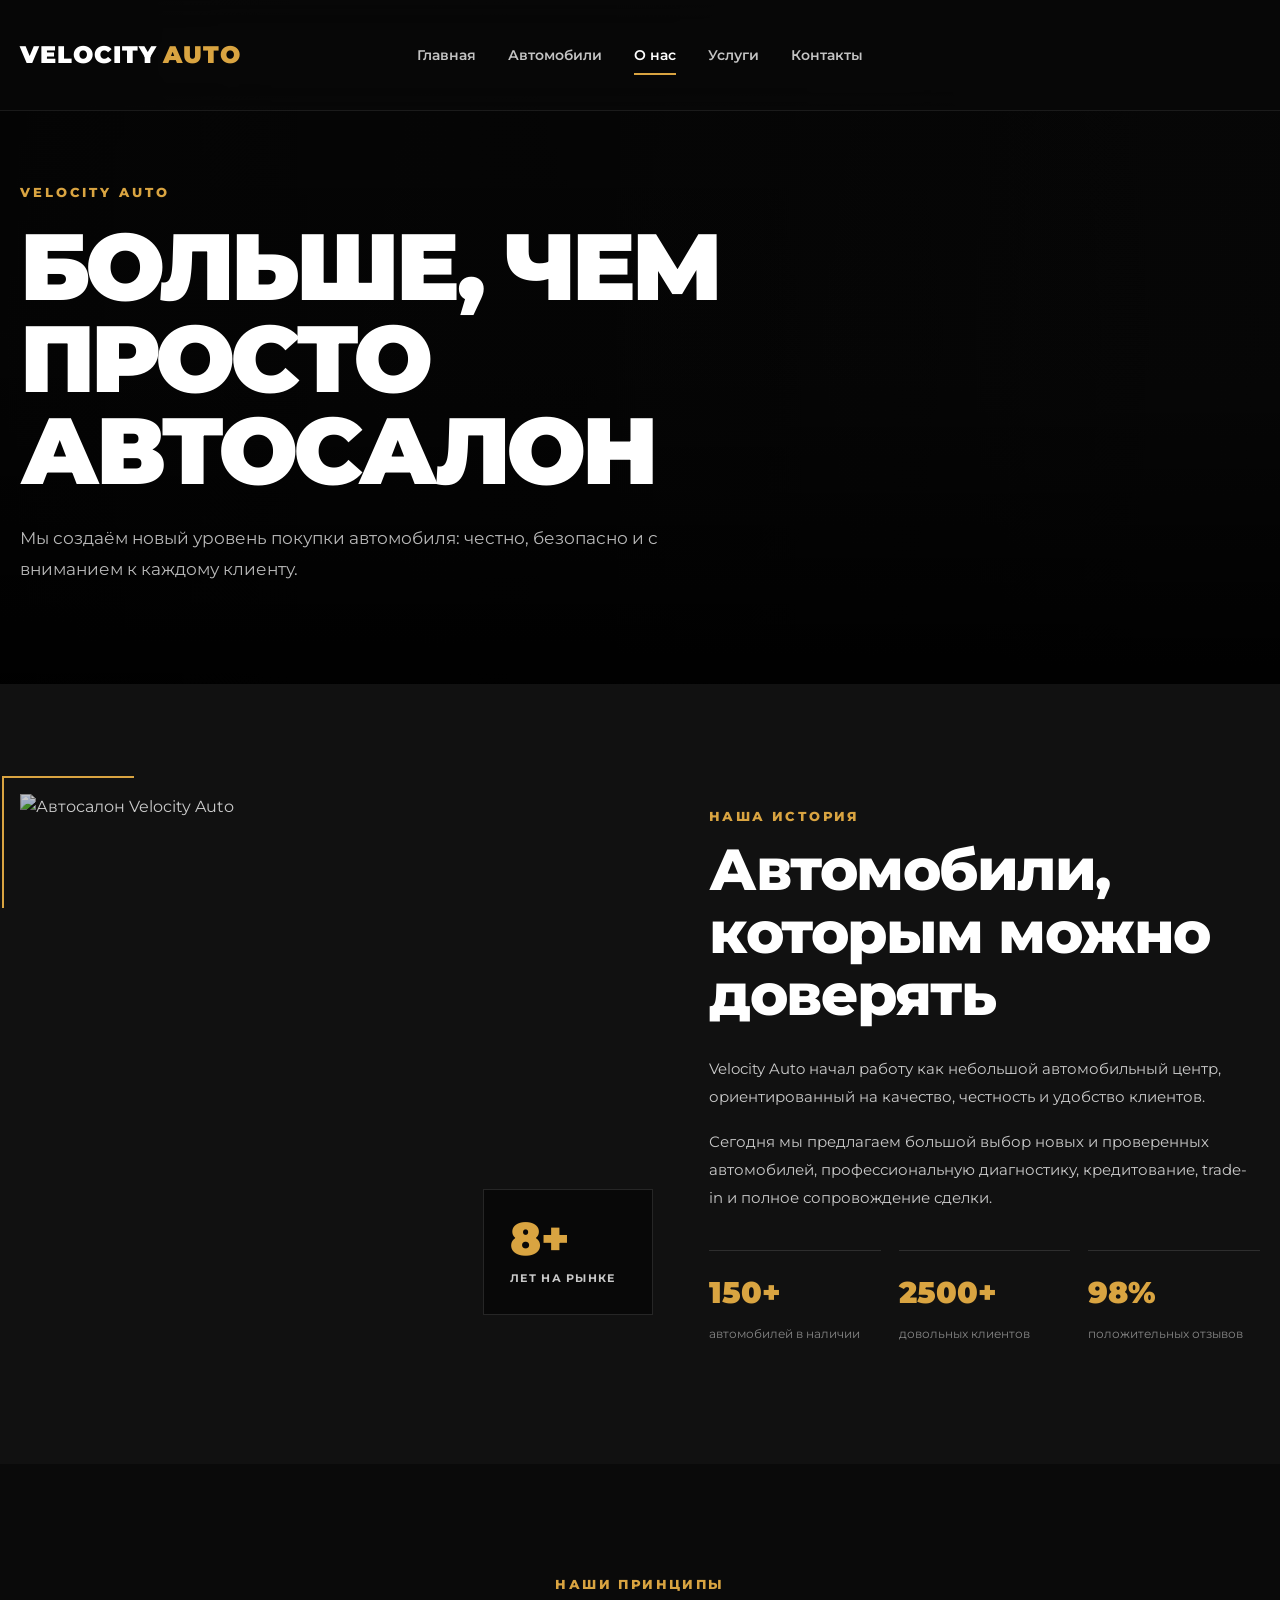
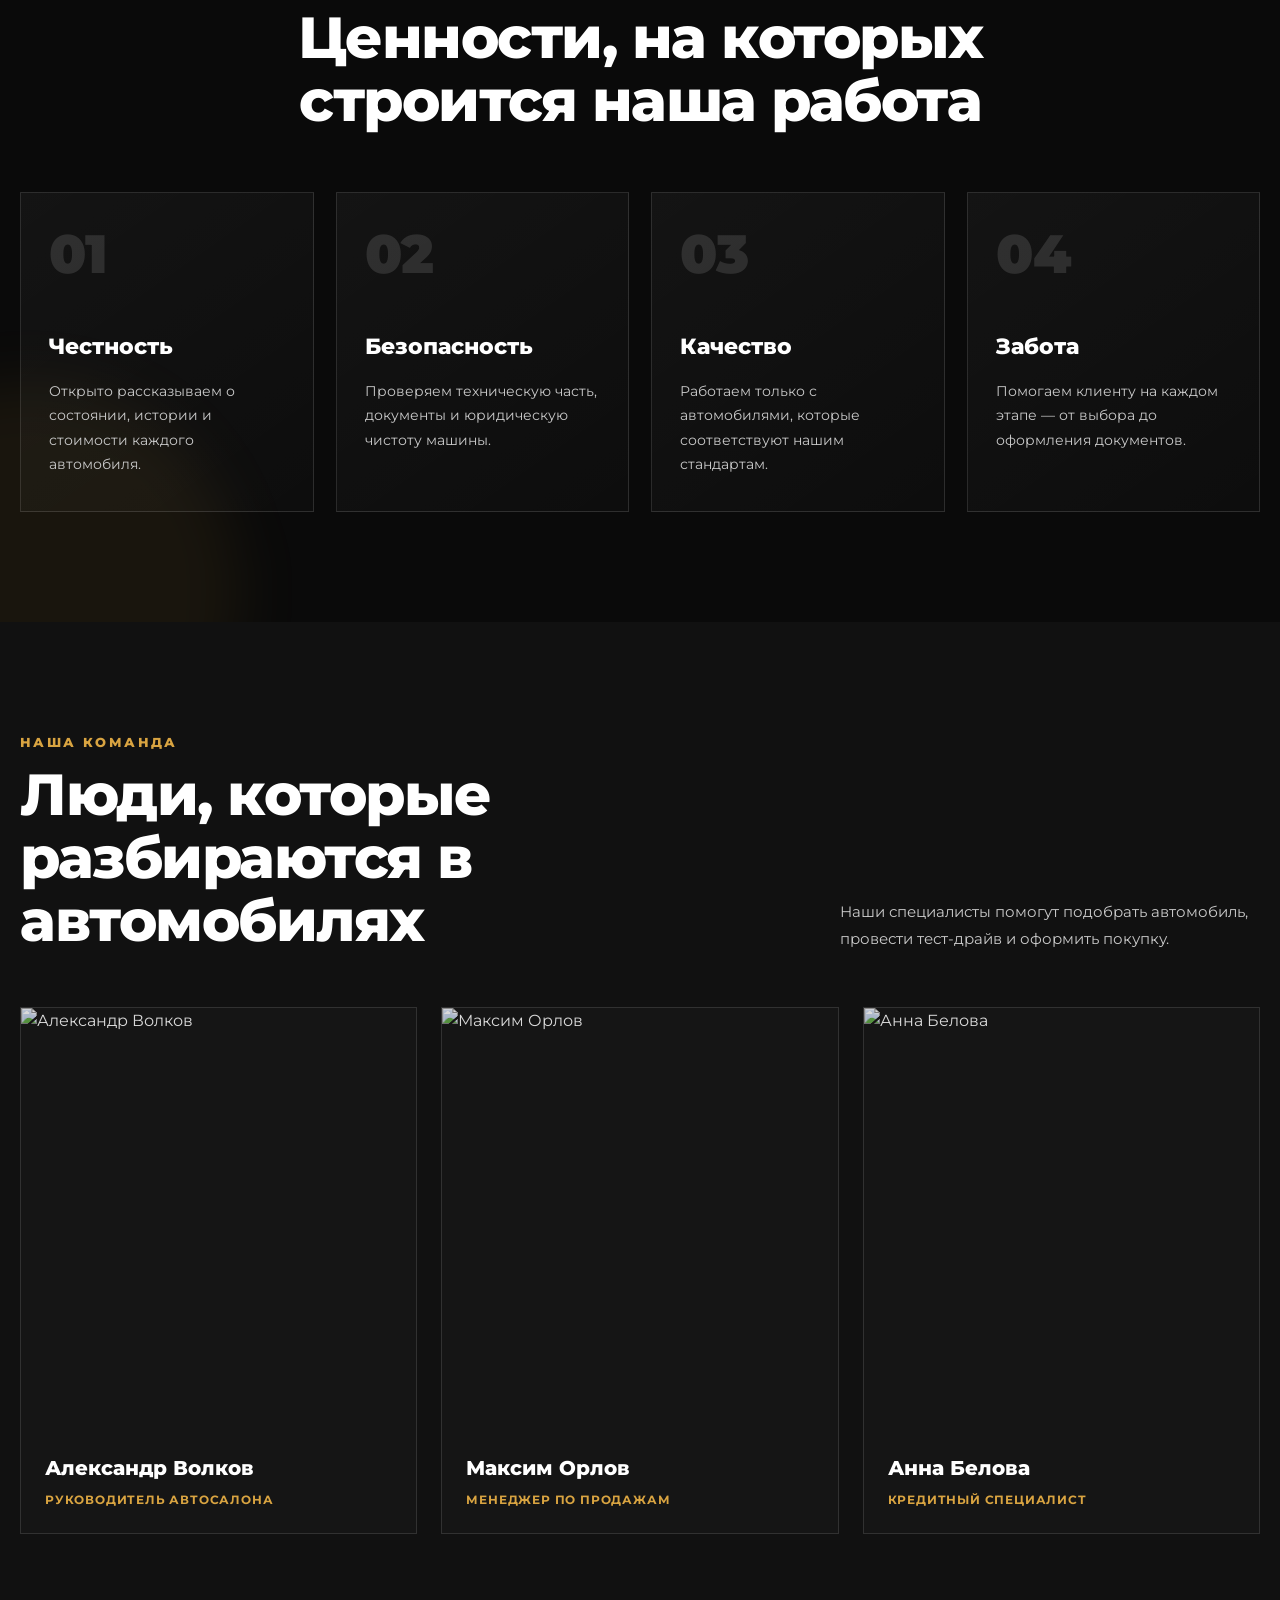
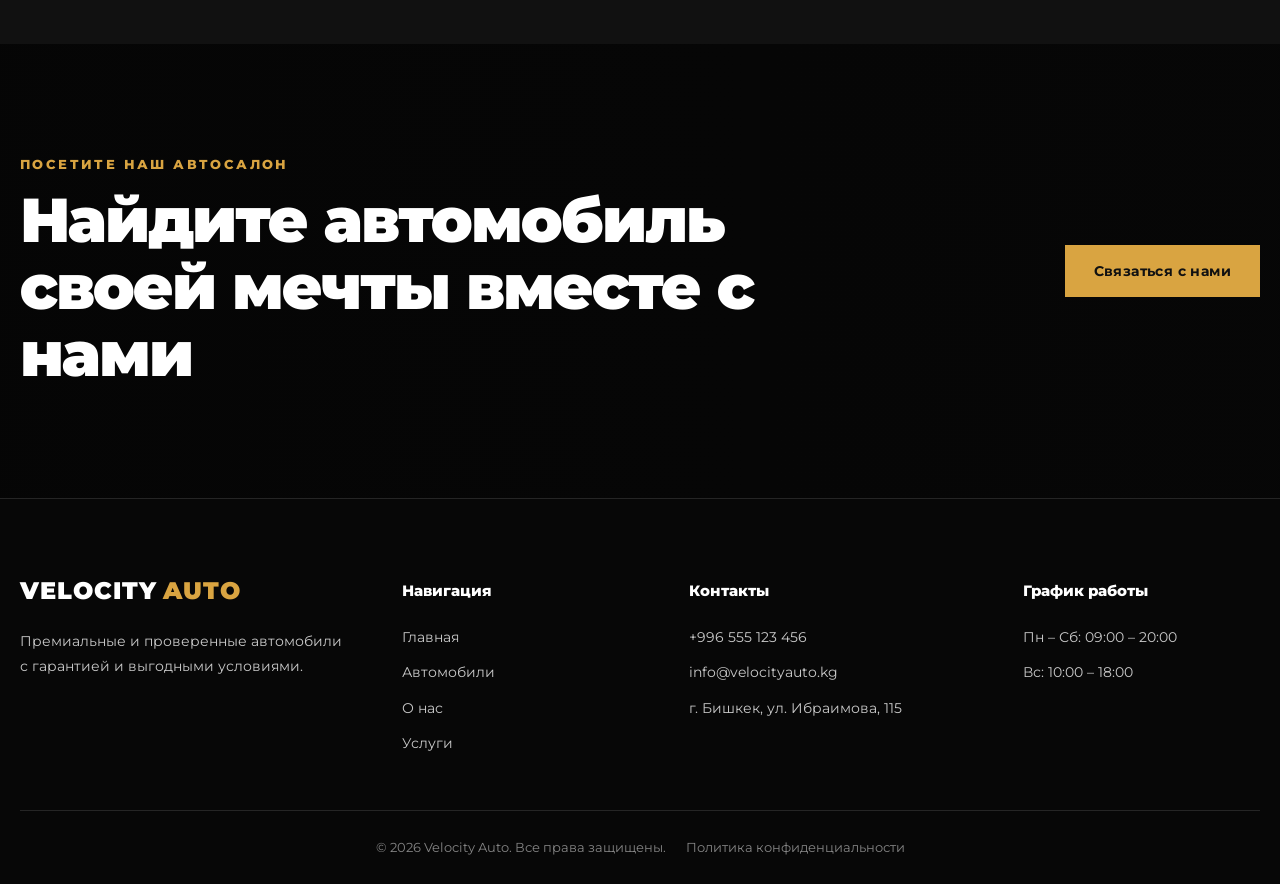
==== pages/about.html @ e7204df1 "Complete Velocity Auto website" ====
<!DOCTYPE html>
<html lang="ru">
<head>
    <meta charset="UTF-8">

    <meta
        name="viewport"
        content="width=device-width, initial-scale=1.0"
    >

    <meta
        name="description"
        content="О компании Velocity Auto — современный автосалон в Бишкеке с проверенными автомобилями, гарантией и профессиональным сервисом."
    >

    <title>О нас — Velocity Auto</title>

    <link rel="stylesheet" href="../css/global.css">
    <link rel="stylesheet" href="../css/header.css">
    <link rel="stylesheet" href="../css/about-page.css">
    <link rel="stylesheet" href="../css/footer.css">
    <link rel="stylesheet" href="../css/responsive.css">
</head>

<body>

    <div class="scroll-progress" id="scrollProgress"></div>
    <!-- HEADER -->
    <header class="header" id="header">
        <div class="container header__container">

            <a href="../index.html" class="logo">
                VELOCITY
                <span>AUTO</span>
            </a>

            <nav class="header__nav" id="navigation">

                <a
                    href="../index.html"
                    class="header__link"
                >
                    Главная
                </a>

                <a
                    href="./cars.html"
                    class="header__link"
                >
                    Автомобили
                </a>

                <a
                    href="./about.html"
                    class="header__link header__link--active"
                >
                    О нас
                </a>

                <a
                    href="./services.html"
                    class="header__link"
                >
                    Услуги
                </a>

                <a
                    href="./contacts.html"
                    class="header__link"
                >
                    Контакты
                </a>

            </nav>

            

            <button
                class="menu-button"
                id="menuButton"
                type="button"
                aria-label="Открыть меню"
            >
                <span></span>
                <span></span>
                <span></span>
            </button>

        </div>
    </header>

    <main>

        <!-- ABOUT HERO -->
        <section class="about-hero">

            <div class="about-hero__background"></div>
            <div class="about-hero__overlay"></div>

            <div class="container about-hero__container">

                <p class="about-hero__subtitle">
                    Velocity Auto
                </p>

                <h1 class="about-hero__title">
                    Больше, чем просто автосалон
                </h1>

                <p class="about-hero__text">
                    Мы создаём новый уровень покупки автомобиля:
                    честно, безопасно и с вниманием к каждому клиенту.
                </p>

            </div>

        </section>

        <!-- COMPANY -->
        <section class="company section">

            <div class="container company__container">

                <div class="company__image">

                    <img
                        src="https://images.unsplash.com/photo-1562141961-0e7b5da3d1a1?auto=format&fit=crop&w=1200&q=85"
                        alt="Автосалон Velocity Auto"
                    >

                    <div class="company__experience">
                        <strong>8+</strong>
                        <span>лет на рынке</span>
                    </div>

                </div>

                <div class="company__content">

                    <p class="section-header__subtitle">
                        Наша история
                    </p>

                    <h2 class="section-header__title">
                        Автомобили, которым можно доверять
                    </h2>

                    <p class="company__text">
                        Velocity Auto начал работу как небольшой
                        автомобильный центр, ориентированный на качество,
                        честность и удобство клиентов.
                    </p>

                    <p class="company__text">
                        Сегодня мы предлагаем большой выбор новых
                        и проверенных автомобилей, профессиональную
                        диагностику, кредитование, trade-in и полное
                        сопровождение сделки.
                    </p>

                    <div class="company__facts">

                        <div class="company__fact">
                            <strong>150+</strong>
                            <span>автомобилей в наличии</span>
                        </div>

                        <div class="company__fact">
                            <strong>2500+</strong>
                            <span>довольных клиентов</span>
                        </div>

                        <div class="company__fact">
                            <strong>98%</strong>
                            <span>положительных отзывов</span>
                        </div>

                    </div>

                </div>

            </div>

        </section>

        <!-- VALUES -->
        <section class="values section">

            <div class="container">

                <div class="section-header section-header--center">

                    <p class="section-header__subtitle">
                        Наши принципы
                    </p>

                    <h2 class="section-header__title">
                        Ценности, на которых строится наша работа
                    </h2>

                </div>

                <div class="values__grid">

                    <article class="value-card">

                        <span class="value-card__number">
                            01
                        </span>

                        <h3 class="value-card__title">
                            Честность
                        </h3>

                        <p class="value-card__text">
                            Открыто рассказываем о состоянии,
                            истории и стоимости каждого автомобиля.
                        </p>

                    </article>

                    <article class="value-card">

                        <span class="value-card__number">
                            02
                        </span>

                        <h3 class="value-card__title">
                            Безопасность
                        </h3>

                        <p class="value-card__text">
                            Проверяем техническую часть,
                            документы и юридическую чистоту машины.
                        </p>

                    </article>

                    <article class="value-card">

                        <span class="value-card__number">
                            03
                        </span>

                        <h3 class="value-card__title">
                            Качество
                        </h3>

                        <p class="value-card__text">
                            Работаем только с автомобилями,
                            которые соответствуют нашим стандартам.
                        </p>

                    </article>

                    <article class="value-card">

                        <span class="value-card__number">
                            04
                        </span>

                        <h3 class="value-card__title">
                            Забота
                        </h3>

                        <p class="value-card__text">
                            Помогаем клиенту на каждом этапе —
                            от выбора до оформления документов.
                        </p>

                    </article>

                </div>

            </div>

        </section>

        <!-- TEAM -->
        <section class="team section">

            <div class="container">

                <div class="section-header">

                    <div>
                        <p class="section-header__subtitle">
                            Наша команда
                        </p>

                        <h2 class="section-header__title">
                            Люди, которые разбираются в автомобилях
                        </h2>
                    </div>

                    <p class="team__description">
                        Наши специалисты помогут подобрать автомобиль,
                        провести тест-драйв и оформить покупку.
                    </p>

                </div>

                <div class="team__grid">

                    <article class="team-card">

                        <div class="team-card__image">
                            <img
                                src="https://images.unsplash.com/photo-1560250097-0b93528c311a?auto=format&fit=crop&w=700&q=85"
                                alt="Александр Волков"
                            >
                        </div>

                        <div class="team-card__content">
                            <h3>Александр Волков</h3>
                            <p>Руководитель автосалона</p>
                        </div>

                    </article>

                    <article class="team-card">

                        <div class="team-card__image">
                            <img
                                src="https://images.unsplash.com/photo-1568602471122-7832951cc4c5?auto=format&fit=crop&w=700&q=85"
                                alt="Максим Орлов"
                            >
                        </div>

                        <div class="team-card__content">
                            <h3>Максим Орлов</h3>
                            <p>Менеджер по продажам</p>
                        </div>

                    </article>

                    <article class="team-card">

                        <div class="team-card__image">
                            <img
                                src="https://images.unsplash.com/photo-1573496359142-b8d87734a5a2?auto=format&fit=crop&w=700&q=85"
                                alt="Анна Белова"
                            >
                        </div>

                        <div class="team-card__content">
                            <h3>Анна Белова</h3>
                            <p>Кредитный специалист</p>
                        </div>

                    </article>

                </div>

            </div>

        </section>

        <!-- CTA -->
        <section class="about-cta section">

            <div class="about-cta__overlay"></div>

            <div class="container about-cta__container">

                <div>
                    <p class="section-header__subtitle">
                        Посетите наш автосалон
                    </p>

                    <h2 class="about-cta__title">
                        Найдите автомобиль своей мечты вместе с нами
                    </h2>
                </div>

                <a
                    href="./contacts.html"
                    class="button button--primary"
                >
                    Связаться с нами
                </a>

            </div>

        </section>

    </main>

    <!-- FOOTER -->
    <footer class="footer">

        <div class="container footer__container">

            <div class="footer__about">

                <a href="../index.html" class="logo">
                    VELOCITY
                    <span>AUTO</span>
                </a>

                <p>
                    Премиальные и проверенные автомобили
                    с гарантией и выгодными условиями.
                </p>

            </div>

            <div class="footer__column">

                <h3>Навигация</h3>

                <a href="../index.html">Главная</a>
                <a href="./cars.html">Автомобили</a>
                <a href="./about.html">О нас</a>
                <a href="./services.html">Услуги</a>

            </div>

            <div class="footer__column">

                <h3>Контакты</h3>

                <a href="tel:+996555123456">
                    +996 555 123 456
                </a>

                <a href="mailto:info@velocityauto.kg">
                    info@velocityauto.kg
                </a>

                <p>
                    г. Бишкек, ул. Ибраимова, 115
                </p>

            </div>

            <div class="footer__column">

                <h3>График работы</h3>

                <p>Пн – Сб: 09:00 – 20:00</p>
                <p>Вс: 10:00 – 18:00</p>

            </div>

        </div>

        <div class="container footer__bottom">

            <p>
                © <span id="currentYear"></span>
                Velocity Auto. Все права защищены.
            </p>

            <a href="#">
                Политика конфиденциальности
            </a>

        </div>

    </footer>

    <script src="../js/main.js"></script>
    <script src="../js/menu.js"></script>

</body>
</html>
---- css/global.css ----
@import url("https://fonts.googleapis.com/css2?family=Montserrat:wght@400;500;600;700;800;900&display=swap");

:root {
    --color-bg: #0a0a0a;
    --color-bg-light: #111111;
    --color-card: #151515;
    --color-border: rgba(255, 255, 255, 0.12);

    --color-white: #ffffff;
    --color-text: #c9c9c9;
    --color-muted: #858585;

    --color-accent: #d9a441;
    --color-accent-dark: #a97922;

    --container-width: 1240px;

    --transition: 0.3s ease;
}

* {
    margin: 0;
    padding: 0;
    box-sizing: border-box;
}

html {
    scroll-behavior: smooth;
}

body {
    font-family: "Montserrat", sans-serif;
    background-color: var(--color-bg);
    color: var(--color-white);
    line-height: 1.6;
    overflow-x: hidden;
}

body.menu-open {
    overflow: hidden;
}

a {
    color: inherit;
    text-decoration: none;
}

ul {
    list-style: none;
}

button,
input,
select,
textarea {
    font: inherit;
}

button {
    border: none;
    cursor: pointer;
}

img {
    display: block;
    width: 100%;
    max-width: 100%;
}

.container {
    width: min(var(--container-width), calc(100% - 40px));
    margin: 0 auto;
}

.section {
    padding: 110px 0;
}

.logo {
    display: inline-flex;
    align-items: center;
    gap: 6px;
    font-size: 24px;
    font-weight: 900;
    letter-spacing: 1px;
    line-height: 1;
}

.logo span {
    color: var(--color-accent);
}

.button {
    min-height: 52px;
    padding: 0 28px;

    display: inline-flex;
    align-items: center;
    justify-content: center;

    border: 1px solid transparent;

    font-size: 14px;
    font-weight: 700;
    letter-spacing: 0.4px;
    text-align: center;

    transition:
        background-color var(--transition),
        color var(--transition),
        border-color var(--transition),
        transform var(--transition);
}

.button:hover {
    transform: translateY(-3px);
}

.button--primary {
    background-color: var(--color-accent);
    color: #111111;
}

.button--primary:hover {
    background-color: var(--color-white);
}

.button--outline {
    background-color: transparent;
    color: var(--color-white);
    border-color: rgba(255, 255, 255, 0.45);
}

.button--outline:hover {
    background-color: var(--color-white);
    color: #111111;
    border-color: var(--color-white);
}

.section-header {
    margin-bottom: 55px;

    display: flex;
    align-items: flex-end;
    justify-content: space-between;
    gap: 30px;
}

.section-header--center {
    max-width: 760px;
    margin: 0 auto 60px;
    text-align: center;

    display: block;
}

.section-header__subtitle {
    margin-bottom: 12px;

    color: var(--color-accent);

    font-size: 13px;
    font-weight: 800;
    letter-spacing: 2.4px;
    text-transform: uppercase;
}

.section-header__title {
    max-width: 720px;

    font-size: clamp(32px, 5vw, 58px);
    font-weight: 800;
    line-height: 1.08;
    letter-spacing: -1.5px;
}

.section-header--center .section-header__title {
    margin: 0 auto;
}

.section-header__description {
    max-width: 650px;
    margin: 22px auto 0;

    color: var(--color-text);
    font-size: 16px;
}

.section-header__link {
    flex-shrink: 0;

    display: inline-flex;
    align-items: center;
    gap: 12px;

    color: var(--color-white);

    font-size: 14px;
    font-weight: 700;

    transition: color var(--transition);
}

.section-header__link span {
    color: var(--color-accent);
    font-size: 22px;

    transition: transform var(--transition);
}

.section-header__link:hover {
    color: var(--color-accent);
}

.section-header__link:hover span {
    transform: translateX(5px);
}

.form-group {
    display: flex;
    flex-direction: column;
    gap: 10px;
}

.form-group label {
    color: var(--color-white);
    font-size: 13px;
    font-weight: 700;
}

.form-group input,
.form-group select,
.form-group textarea {
    width: 100%;
    min-height: 52px;
    padding: 0 16px;

    border: 1px solid var(--color-border);
    outline: none;

    background-color: rgba(255, 255, 255, 0.05);
    color: var(--color-white);

    transition:
        border-color var(--transition),
        background-color var(--transition);
}

.form-group textarea {
    min-height: 140px;
    padding-top: 15px;
    resize: vertical;
}

.form-group input::placeholder,
.form-group textarea::placeholder {
    color: #7a7a7a;
}

.form-group input:focus,
.form-group select:focus,
.form-group textarea:focus {
    border-color: var(--color-accent);
    background-color: rgba(255, 255, 255, 0.08);
}

.form-group select option {
    background-color: #111111;
    color: var(--color-white);
}

.form-message {
    min-height: 24px;
    margin-top: 8px;

    font-size: 14px;
    font-weight: 600;
}

.form-message--success {
    color: #4fd17b;
}

.form-message--error {
    color: #ff6868;
}

.footer {
    padding-top: 75px;
    border-top: 1px solid var(--color-border);
    background-color: #070707;
}

.footer__container {
    padding-bottom: 55px;

    display: grid;
    grid-template-columns: 1.5fr 1fr 1.2fr 1fr;
    gap: 50px;
}

.footer__about p {
    max-width: 330px;
    margin-top: 22px;

    color: var(--color-text);
    font-size: 14px;
}

.footer__column {
    display: flex;
    flex-direction: column;
    align-items: flex-start;
    gap: 13px;
}

.footer__column h3 {
    margin-bottom: 8px;

    font-size: 15px;
    font-weight: 800;
}

.footer__column a,
.footer__column p {
    color: var(--color-text);
    font-size: 14px;

    transition: color var(--transition);
}

.footer__column a:hover {
    color: var(--color-accent);
}

.footer__bottom {
    min-height: 74px;
    border-top: 1px solid var(--color-border);

    display: flex;
    align-items: center;
    justify-content: space-between;
    gap: 20px;

    color: var(--color-muted);
    font-size: 13px;
}

.footer__bottom a {
    transition: color var(--transition);
}

.footer__bottom a:hover {
    color: var(--color-accent);
}

::selection {
    background-color: var(--color-accent);
    color: #111111;
}

::-webkit-scrollbar {
    width: 9px;
}

::-webkit-scrollbar-track {
    background-color: #080808;
}

::-webkit-scrollbar-thumb {
    background-color: #373737;
}

::-webkit-scrollbar-thumb:hover {
    background-color: var(--color-accent);
}

/* =========================================
   SCROLL REVEAL ANIMATION
========================================= */

.reveal {
    opacity: 0;
    transform: translateY(45px);

    transition:
        opacity 0.8s ease,
        transform 0.8s ease;
}

.reveal--visible {
    opacity: 1;
    transform: translateY(0);
}

.scroll-progress {
    position: fixed;
    top: 0;
    left: 0;
    z-index: 100000;

    width: 0;
    height: 3px;

    background: linear-gradient(
        90deg,
        #8f651d,
        var(--color-accent),
        #f4d17f
    );

    box-shadow: 0 0 16px rgba(217, 164, 65, 0.65);

    pointer-events: none;
}

/* ================= REVEAL ================= */

.reveal {
    opacity: 0;
    transform: translateY(80px);

    transition:
        opacity 0.9s ease,
        transform 0.9s ease;
}

.reveal.active {
    opacity: 1;
    transform: translateY(0);
}

.reveal {
    opacity: 1 !important;
    visibility: visible !important;
    transform: none !important;
}
---- css/header.css ----
.header {
    position: fixed;
    top: 0;
    left: 0;
    z-index: 1000;

    width: 100%;

    border-bottom: 1px solid rgba(255, 255, 255, 0.08);

    background-color: rgba(8, 8, 8, 0.78);
    -webkit-backdrop-filter: blur(18px);
    backdrop-filter: blur(18px);

    transition:
        background-color var(--transition),
        box-shadow var(--transition);
}

.header--scrolled {
    background-color: rgba(8, 8, 8, 0.96);
    box-shadow: 0 10px 35px rgba(0, 0, 0, 0.35);
}

.header__container {
    min-height: 110px;

    display: grid;
    grid-template-columns: 1fr auto 1fr;
    align-items: center;
}

.logo {
    justify-self: start;
}

.header__nav {
    justify-self: center;
}

.header__button,
.menu-button {
    justify-self: end;
}

.header__nav {
    display: flex;
    align-items: center;
    gap: 32px;
}

.header__link {
    position: relative;

    padding: 30px 0;

    color: rgba(255, 255, 255, 0.76);

    font-size: 14px;
    font-weight: 600;

    transition: color var(--transition);
}

.header__link::after {
    content: "";

    position: absolute;
    left: 0;
    bottom: 21px;

    width: 0;
    height: 2px;

    background-color: var(--color-accent);

    transition: width var(--transition);
}

.header__link:hover,
.header__link--active {
    color: var(--color-white);
}

.header__link:hover::after,
.header__link--active::after {
    width: 100%;
}

.header__button {
    min-height: 44px;
    padding: 0 22px;

    display: inline-flex;
    align-items: center;
    justify-content: center;

    border: 1px solid var(--color-accent);

    color: var(--color-accent);

    font-size: 13px;
    font-weight: 800;
    letter-spacing: 0.5px;

    transition:
        background-color var(--transition),
        color var(--transition),
        transform var(--transition);
}

.header__button:hover {
    background-color: var(--color-accent);
    color: #111111;
    transform: translateY(-2px);
}

.menu-button {
    display: none;

    width: 44px;
    height: 44px;

    background-color: transparent;

    align-items: center;
    justify-content: center;
    flex-direction: column;
    gap: 6px;
}

.menu-button span {
    width: 26px;
    height: 2px;

    background-color: var(--color-white);

    transition:
        transform var(--transition),
        opacity var(--transition);
}

.menu-button--active span:nth-child(1) {
    transform: translateY(8px) rotate(45deg);
}

.menu-button--active span:nth-child(2) {
    opacity: 0;
}

.menu-button--active span:nth-child(3) {
    transform: translateY(-8px) rotate(-45deg);
}
---- css/about-page.css ----
.about-hero {
    position: relative;
    min-height: 620px;
    padding-top: 82px;
    overflow: hidden;

    display: flex;
    align-items: center;

    background-color: #080808;
}

.about-hero__background {
    position: absolute;
    inset: 0;

    background:
        linear-gradient(
            90deg,
            rgba(4, 4, 4, 0.95) 0%,
            rgba(4, 4, 4, 0.68) 50%,
            rgba(4, 4, 4, 0.2) 100%
        ),
        url("https://images.unsplash.com/photo-1562141961-0e7b5da3d1a1?auto=format&fit=crop&w=2000&q=88")
        center / cover no-repeat;

    transform: scale(1.04);
}

.about-hero__overlay {
    position: absolute;
    inset: 0;

    background:
        linear-gradient(
            180deg,
            rgba(0, 0, 0, 0.08) 0%,
            rgba(0, 0, 0, 0.12) 55%,
            rgba(0, 0, 0, 0.9) 100%
        );
}

.about-hero__container {
    position: relative;
    z-index: 2;

    padding-top: 100px;
    padding-bottom: 100px;
}

.about-hero__subtitle {
    margin-bottom: 18px;

    color: var(--color-accent);

    font-size: 13px;
    font-weight: 800;
    letter-spacing: 3px;
    text-transform: uppercase;
}

.about-hero__title {
    max-width: 900px;
    margin-bottom: 26px;

    font-size: clamp(52px, 8vw, 94px);
    font-weight: 900;
    line-height: 0.98;
    letter-spacing: -4px;
    text-transform: uppercase;
}

.about-hero__text {
    max-width: 650px;

    color: rgba(255, 255, 255, 0.72);

    font-size: 17px;
    line-height: 1.8;
}

.company {
    background-color: var(--color-bg-light);
}

.company__container {
    display: grid;
    grid-template-columns: 1.05fr 0.95fr;
    align-items: center;
    gap: 80px;
}

.company__image {
    position: relative;
}

.company__image img {
    width: 100%;
    height: 560px;
    object-fit: cover;

    filter: brightness(0.78) contrast(1.05);
}

.company__image::before {
    content: "";

    position: absolute;
    top: -18px;
    left: -18px;
    z-index: 2;

    width: 130px;
    height: 130px;

    border-top: 2px solid var(--color-accent);
    border-left: 2px solid var(--color-accent);
}

.company__experience {
    position: absolute;
    right: -24px;
    bottom: 40px;
    z-index: 3;

    min-width: 170px;
    padding: 26px;

    border: 1px solid var(--color-border);

    background-color: rgba(8, 8, 8, 0.9);

    -webkit-backdrop-filter: blur(16px);
    backdrop-filter: blur(16px);
}

.company__experience strong {
    display: block;

    color: var(--color-accent);

    font-size: 46px;
    font-weight: 900;
    line-height: 1;
}

.company__experience span {
    display: block;
    margin-top: 8px;

    color: var(--color-text);

    font-size: 11px;
    font-weight: 700;
    letter-spacing: 1.3px;
    text-transform: uppercase;
}

.company__content {
    max-width: 580px;
}

.company__content .section-header__title {
    margin-bottom: 28px;
}

.company__text {
    margin-bottom: 18px;

    color: var(--color-text);

    font-size: 15px;
    line-height: 1.85;
}

.company__facts {
    margin-top: 38px;

    display: grid;
    grid-template-columns: repeat(3, 1fr);
    gap: 18px;
}

.company__fact {
    padding-top: 18px;

    border-top: 1px solid var(--color-border);

    display: flex;
    flex-direction: column;
    gap: 8px;
}

.company__fact strong {
    color: var(--color-accent);

    font-size: 30px;
    font-weight: 900;
}

.company__fact span {
    color: var(--color-muted);

    font-size: 12px;
    line-height: 1.5;
}

.values {
    position: relative;
    overflow: hidden;

    background-color: #0a0a0a;
}

.values::before {
    content: "";

    position: absolute;
    left: -180px;
    bottom: -180px;

    width: 420px;
    height: 420px;

    border-radius: 50%;

    background-color: rgba(217, 164, 65, 0.07);
    filter: blur(30px);
}

.values__grid {
    position: relative;
    z-index: 2;

    display: grid;
    grid-template-columns: repeat(4, 1fr);
    gap: 22px;
}

.value-card {
    position: relative;
    min-height: 280px;
    padding: 34px 28px;
    overflow: hidden;

    border: 1px solid var(--color-border);

    background:
        linear-gradient(
            145deg,
            rgba(255, 255, 255, 0.04),
            rgba(255, 255, 255, 0.01)
        );

    transition:
        transform var(--transition),
        border-color var(--transition),
        background-color var(--transition);
}

.value-card:hover {
    transform: translateY(-8px);
    border-color: rgba(217, 164, 65, 0.55);
    background-color: rgba(217, 164, 65, 0.04);
}

.value-card__number {
    display: block;
    margin-bottom: 48px;

    color: rgba(255, 255, 255, 0.12);

    font-size: 54px;
    font-weight: 900;
    line-height: 1;
}

.value-card__title {
    margin-bottom: 14px;

    font-size: 22px;
    font-weight: 800;
}

.value-card__text {
    color: var(--color-text);

    font-size: 14px;
    line-height: 1.75;
}

.team {
    background-color: var(--color-bg-light);
}

.team__description {
    max-width: 420px;

    color: var(--color-text);

    font-size: 15px;
    line-height: 1.8;
}

.team__grid {
    display: grid;
    grid-template-columns: repeat(3, 1fr);
    gap: 24px;
}

.team-card {
    overflow: hidden;

    border: 1px solid var(--color-border);

    background-color: var(--color-card);

    transition:
        transform var(--transition),
        border-color var(--transition);
}

.team-card:hover {
    transform: translateY(-8px);
    border-color: rgba(217, 164, 65, 0.5);
}

.team-card__image {
    height: 420px;
    overflow: hidden;
}

.team-card__image img {
    width: 100%;
    height: 100%;
    object-fit: cover;
    object-position: center top;

    filter: grayscale(18%) brightness(0.85);

    transition:
        transform 0.6s ease,
        filter var(--transition);
}

.team-card:hover .team-card__image img {
    transform: scale(1.06);
    filter: grayscale(0) brightness(0.95);
}

.team-card__content {
    padding: 24px;
}

.team-card__content h3 {
    margin-bottom: 6px;

    font-size: 20px;
    font-weight: 800;
}

.team-card__content p {
    color: var(--color-accent);

    font-size: 12px;
    font-weight: 700;
    letter-spacing: 0.8px;
    text-transform: uppercase;
}

.about-cta {
    position: relative;
    overflow: hidden;

    background:
        url("https://images.unsplash.com/photo-1492144534655-ae79c964c9d7?auto=format&fit=crop&w=2000&q=85")
        center / cover no-repeat;
}

.about-cta__overlay {
    position: absolute;
    inset: 0;

    background:
        linear-gradient(
            90deg,
            rgba(5, 5, 5, 0.94),
            rgba(5, 5, 5, 0.7)
        );
}

.about-cta__container {
    position: relative;
    z-index: 2;

    display: flex;
    align-items: center;
    justify-content: space-between;
    gap: 50px;
}

.about-cta__title {
    max-width: 760px;

    font-size: clamp(36px, 5vw, 62px);
    font-weight: 900;
    line-height: 1.08;
    letter-spacing: -2px;
}

@media (max-width: 1000px) {
    .company__container {
        grid-template-columns: 1fr;
    }

    .company__content {
        max-width: 100%;
    }

    .values__grid {
        grid-template-columns: repeat(2, 1fr);
    }

    .team__grid {
        grid-template-columns: repeat(2, 1fr);
    }

    .about-cta__container {
        align-items: flex-start;
        flex-direction: column;
    }
}

@media (max-width: 700px) {
    .about-hero {
        min-height: 520px;
        padding-top: 72px;
    }

    .about-hero__title {
        font-size: 46px;
        letter-spacing: -2px;
    }

    .about-hero__text {
        font-size: 15px;
    }

    .company__image img {
        height: 400px;
    }

    .company__experience {
        right: 14px;
        bottom: 20px;
    }

    .company__facts {
        grid-template-columns: 1fr;
    }

    .values__grid {
        grid-template-columns: 1fr;
    }

    .team__grid {
        grid-template-columns: 1fr;
    }

    .team-card__image {
        height: 380px;
    }

    .about-cta__title {
        font-size: 38px;
    }
}
---- css/footer.css ----
.footer {
    padding-top: 80px;
    background-color: #070707;
    border-top: 1px solid var(--color-border);
}

.footer__container {
    padding-bottom: 55px;

    display: grid;
    grid-template-columns: 1.4fr 1fr 1.2fr 1fr;
    gap: 50px;
}

.footer__about p {
    max-width: 330px;
    margin-top: 22px;

    color: var(--color-text);
    font-size: 14px;
    line-height: 1.8;
}

.footer__column {
    display: flex;
    flex-direction: column;
    align-items: flex-start;
    gap: 13px;
}

.footer__column h3 {
    margin-bottom: 10px;

    color: var(--color-white);

    font-size: 15px;
    font-weight: 800;
}

.footer__column a,
.footer__column p {
    color: var(--color-text);

    font-size: 14px;
    line-height: 1.6;

    transition: color var(--transition);
}

.footer__column a:hover {
    color: var(--color-accent);
}

.footer__bottom {
    min-height: 74px;

    border-top: 1px solid var(--color-border);

    display: flex;
    align-items: center;
    justify-content: center;
    gap: 20px;

    color: var(--color-muted);

    font-size: 13px;
}

.footer__bottom a {
    transition: color var(--transition);
}

.footer__bottom a:hover {
    color: var(--color-accent);
}

[hidden] {
    display: none !important;
}
---- css/responsive.css ----
/* =========================================
   LARGE TABLETS
========================================= */

@media (max-width: 1100px) {
    .header__nav {
        gap: 20px;
    }

    .hero__container {
        grid-template-columns: 1fr 340px;
        gap: 40px;
    }

    .hero__title {
        font-size: 68px;
    }

    .advantages__grid {
        grid-template-columns: repeat(2, 1fr);
    }

    .about-preview__container {
        gap: 50px;
    }

    .test-drive__container {
        grid-template-columns: 1fr 430px;
        gap: 45px;
    }

    .footer__container {
        grid-template-columns: repeat(2, 1fr);
    }
}


/* =========================================
   TABLETS
========================================= */

@media (max-width: 900px) {
    .section {
        padding: 85px 0;
    }

    .header__container {
        min-height: 72px;
    }

    .header__nav {
        position: fixed;
        top: 72px;
        right: -100%;

        width: min(360px, 100%);
        height: calc(100vh - 72px);
        padding: 40px 30px;

        background-color: rgba(8, 8, 8, 0.98);

        -webkit-backdrop-filter: blur(20px);
        backdrop-filter: blur(20px);

        display: flex;
        flex-direction: column;
        align-items: flex-start;
        gap: 0;

        transition: right 0.4s ease;
    }

    .header__nav--active {
        right: 0;
    }

    .header__link {
        width: 100%;
        padding: 18px 0;

        border-bottom: 1px solid rgba(255, 255, 255, 0.08);

        font-size: 16px;
    }

    .header__link::after {
        display: none;
    }

    .header__button {
        display: none;
    }

    .menu-button {
        display: flex;
    }

    .hero {
        min-height: auto;
        padding-top: 72px;
    }

    .hero__container {
        min-height: auto;
        padding-top: 110px;
        padding-bottom: 120px;

        grid-template-columns: 1fr;
        gap: 50px;
    }

    .hero__content {
        max-width: 700px;
    }

    .hero__title {
        font-size: clamp(52px, 10vw, 78px);
    }

    .hero-car {
        max-width: 500px;
        align-self: auto;
    }

    .popular__grid {
        grid-template-columns: repeat(3, minmax(300px, 1fr));
        overflow-x: auto;
        scroll-snap-type: x mandatory;
        scrollbar-width: none;
    }

    .popular__grid::-webkit-scrollbar {
        display: none;
    }

    .car-card {
        scroll-snap-align: start;
    }

    .slider-button--prev {
        left: 10px;
    }

    .slider-button--next {
        right: 10px;
    }

    .about-preview__container {
        grid-template-columns: 1fr;
    }

    .about-preview__image {
        min-height: auto;
    }

    .about-preview__image img {
        height: 480px;
    }

    .about-preview__content {
        max-width: 100%;
    }

    .test-drive__container {
        grid-template-columns: 1fr;
    }

    .test-drive__content {
        max-width: 700px;
    }

    .test-drive__form {
        max-width: 650px;
    }
}


/* =========================================
   MOBILE
========================================= */

@media (max-width: 700px) {
    .container {
        width: min(100% - 30px, var(--container-width));
    }

    .section {
        padding: 70px 0;
    }

    .logo {
        font-size: 20px;
    }

    .hero__container {
        padding-top: 80px;
        padding-bottom: 100px;
    }

    .hero__title {
        margin-bottom: 20px;

        font-size: clamp(42px, 13vw, 62px);
        letter-spacing: -2px;
    }

    .hero__description {
        font-size: 15px;
    }

    .hero__actions {
        flex-direction: column;
        align-items: stretch;
    }

    .hero__actions .button {
        width: 100%;
    }

    .hero__stats {
        display: grid;
        grid-template-columns: repeat(2, 1fr);
        gap: 24px;
    }

    .hero__stat {
        min-width: 0;
        margin: 0;
        padding: 0;
        border-right: none;
    }

    .hero__stat:last-child {
        grid-column: 1 / -1;
    }

    .hero-car {
        padding: 24px;
    }

    .hero-car__specifications {
        grid-template-columns: 1fr;
    }

    .hero-car__specification {
        padding: 0 0 12px;
        border-right: none;
        border-bottom: 1px solid rgba(255, 255, 255, 0.12);
    }

    .hero-car__specification:last-child {
        border-bottom: none;
    }

    .hero__scroll {
        display: none;
    }

    .section-header {
        margin-bottom: 38px;

        align-items: flex-start;
        flex-direction: column;
    }

    .section-header__title {
        font-size: 36px;
    }

    .popular__grid {
        grid-template-columns: repeat(3, minmax(280px, 85vw));
        gap: 16px;
    }

    .slider-button {
        width: 44px;
        height: 44px;
    }

    .car-card__image {
        height: 230px;
    }

    .advantages__grid {
        grid-template-columns: 1fr;
    }

    .advantage-card {
        min-height: auto;
    }

    .about-preview__image img {
        height: 380px;
    }

    .about-preview__experience {
        right: 15px;
        bottom: 20px;
    }

    .test-drive__title {
        font-size: 38px;
    }

    .test-drive__form {
        padding: 28px 20px;
    }

    .footer__container {
        grid-template-columns: 1fr;
        gap: 35px;
    }

    .footer__bottom {
        padding: 20px 0;

        align-items: flex-start;
        flex-direction: column;
    }
}


/* =========================================
   SMALL MOBILE
========================================= */

@media (max-width: 430px) {
    .hero__title {
        font-size: 40px;
    }

    .hero__eyebrow {
        font-size: 11px;
        letter-spacing: 2px;
    }

    .hero__stats {
        grid-template-columns: 1fr;
    }

    .hero__stat:last-child {
        grid-column: auto;
    }

    .section-header__title {
        font-size: 31px;
    }

    .about-preview__image img {
        height: 320px;
    }

    .about-preview__experience {
        min-width: 135px;
        padding: 18px;
    }

    .about-preview__experience strong {
        font-size: 35px;
    }

    .test-drive__title {
        font-size: 32px;
    }
}
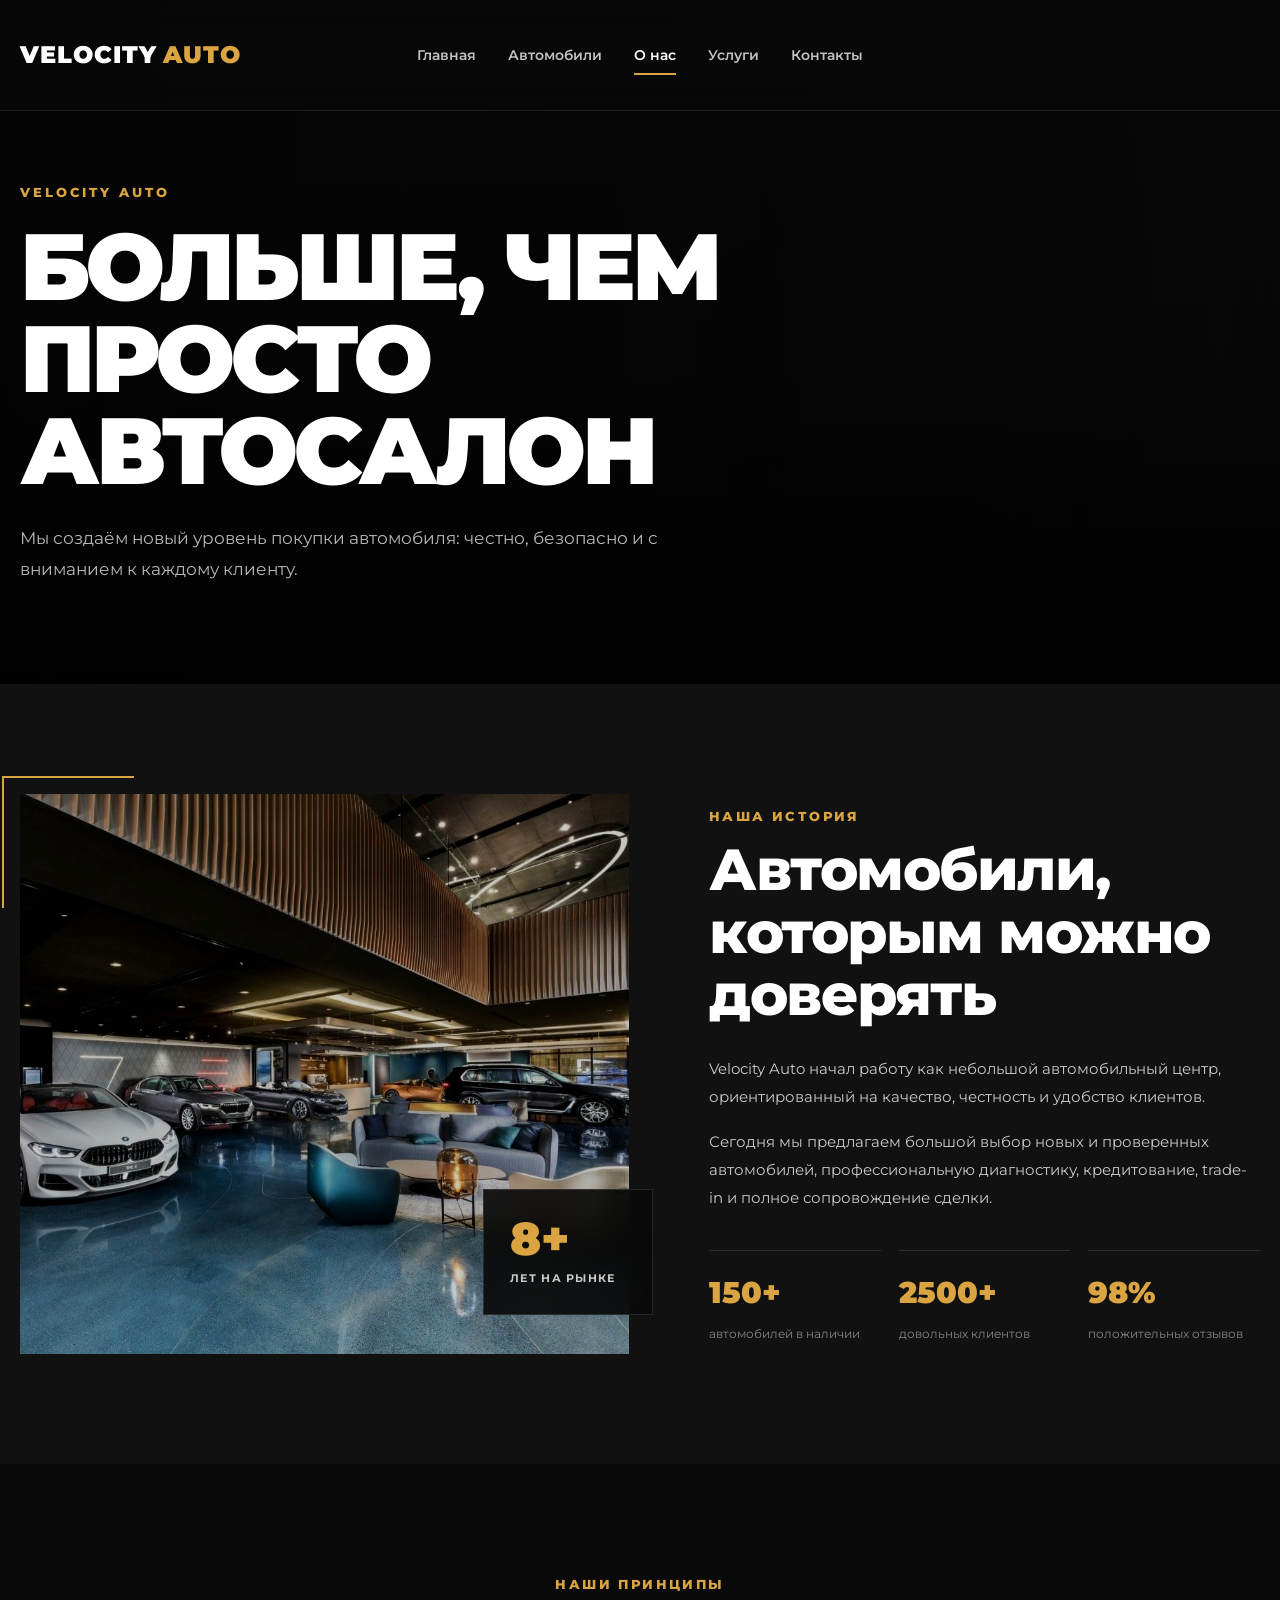
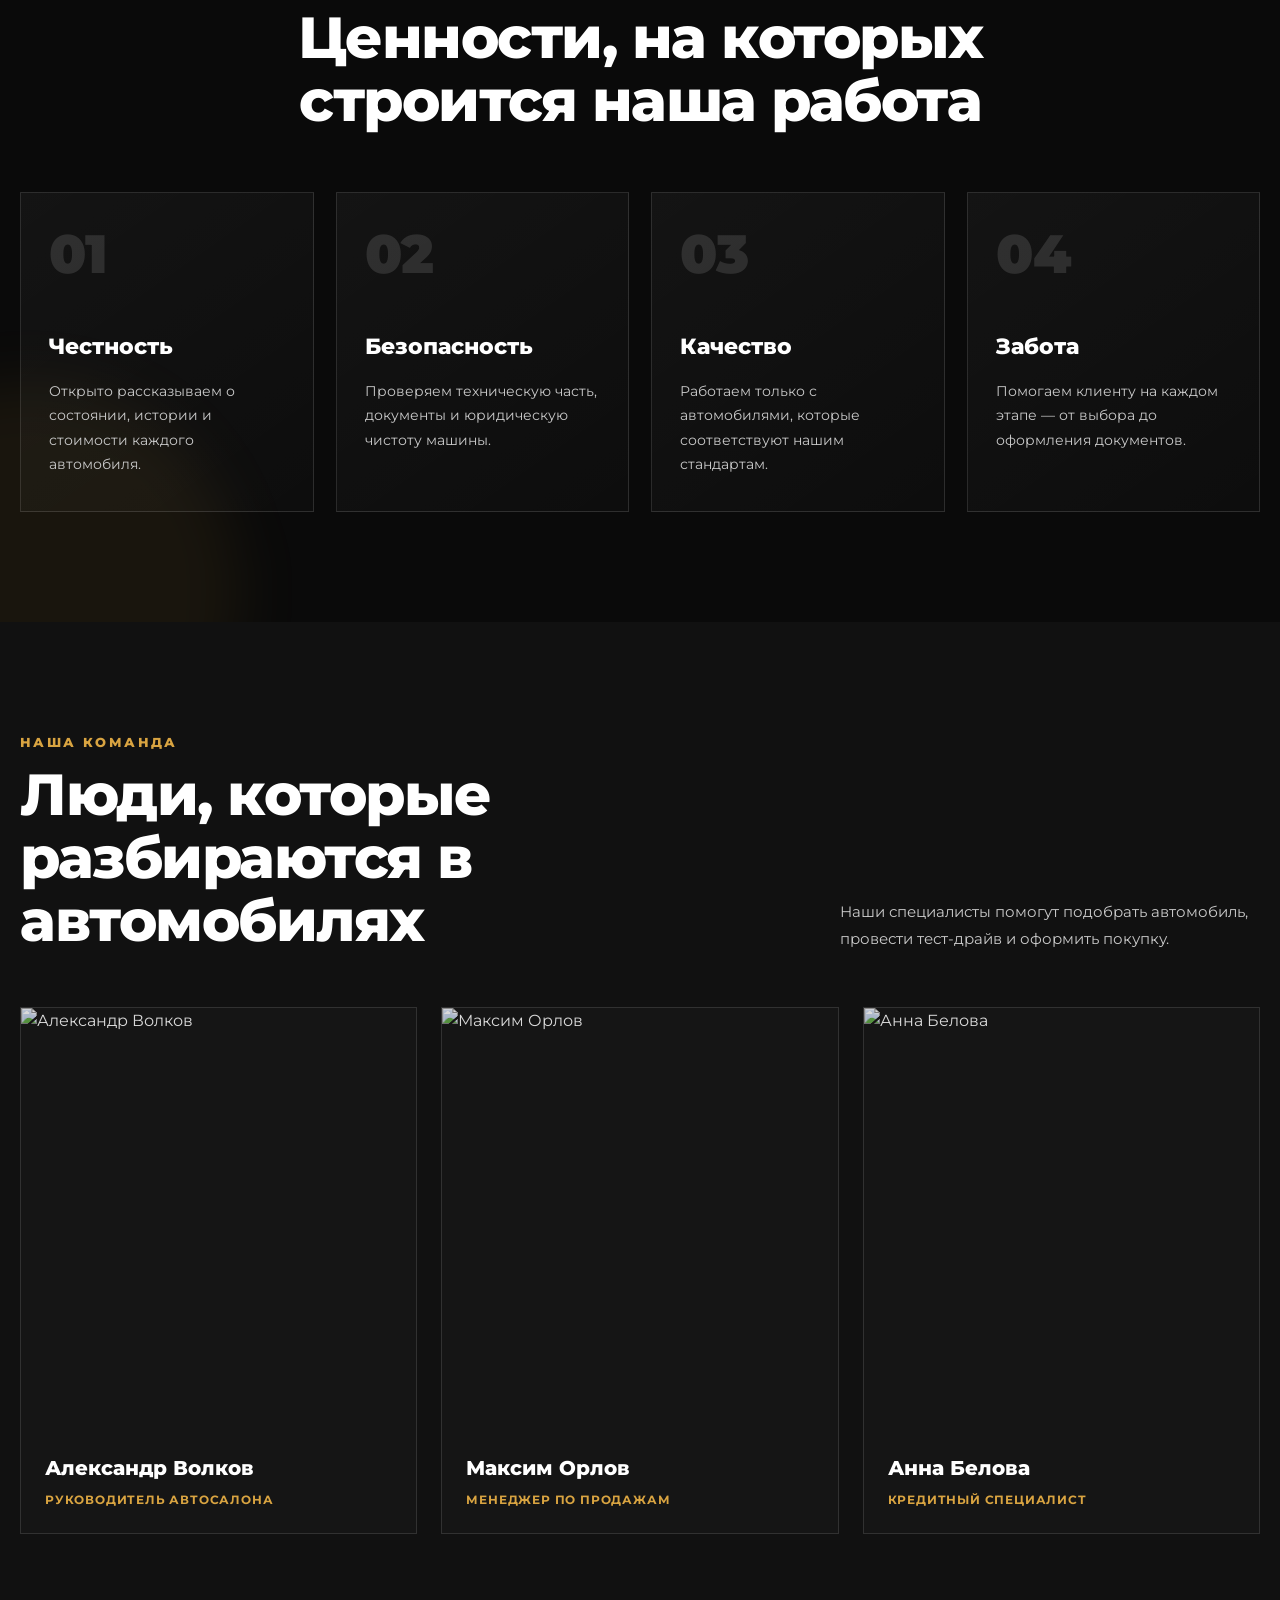
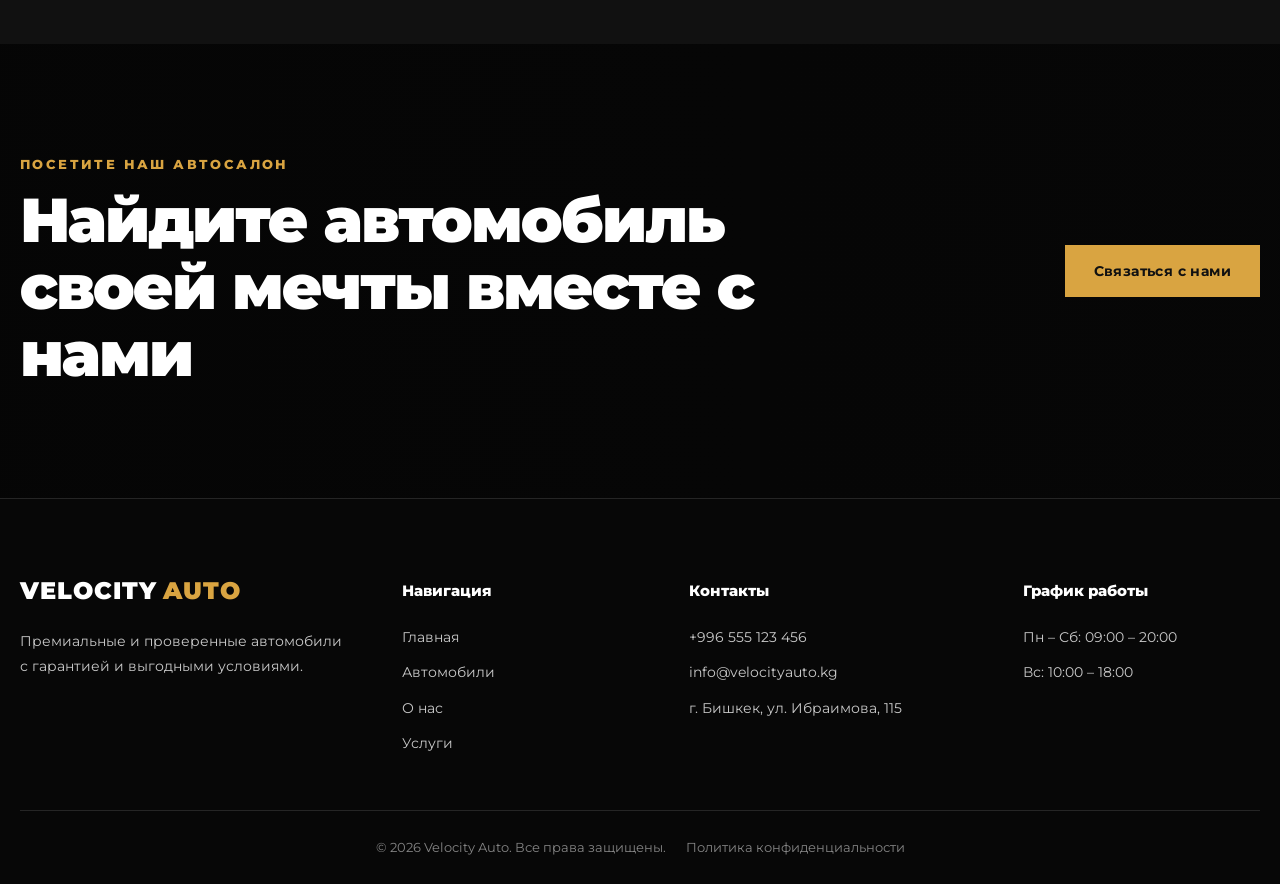
==== commit 0c74eff4: "Fix image paths and homepfge" ====
--- a/pages/about.html
+++ b/pages/about.html
@@ -124,7 +124,7 @@
                 <div class="company__image">
 
                     <img
-                        src="https://images.unsplash.com/photo-1562141961-0e7b5da3d1a1?auto=format&fit=crop&w=1200&q=85"
+                        src="../images/about-showroom.jpg"
                         alt="Автосалон Velocity Auto"
                     >
 
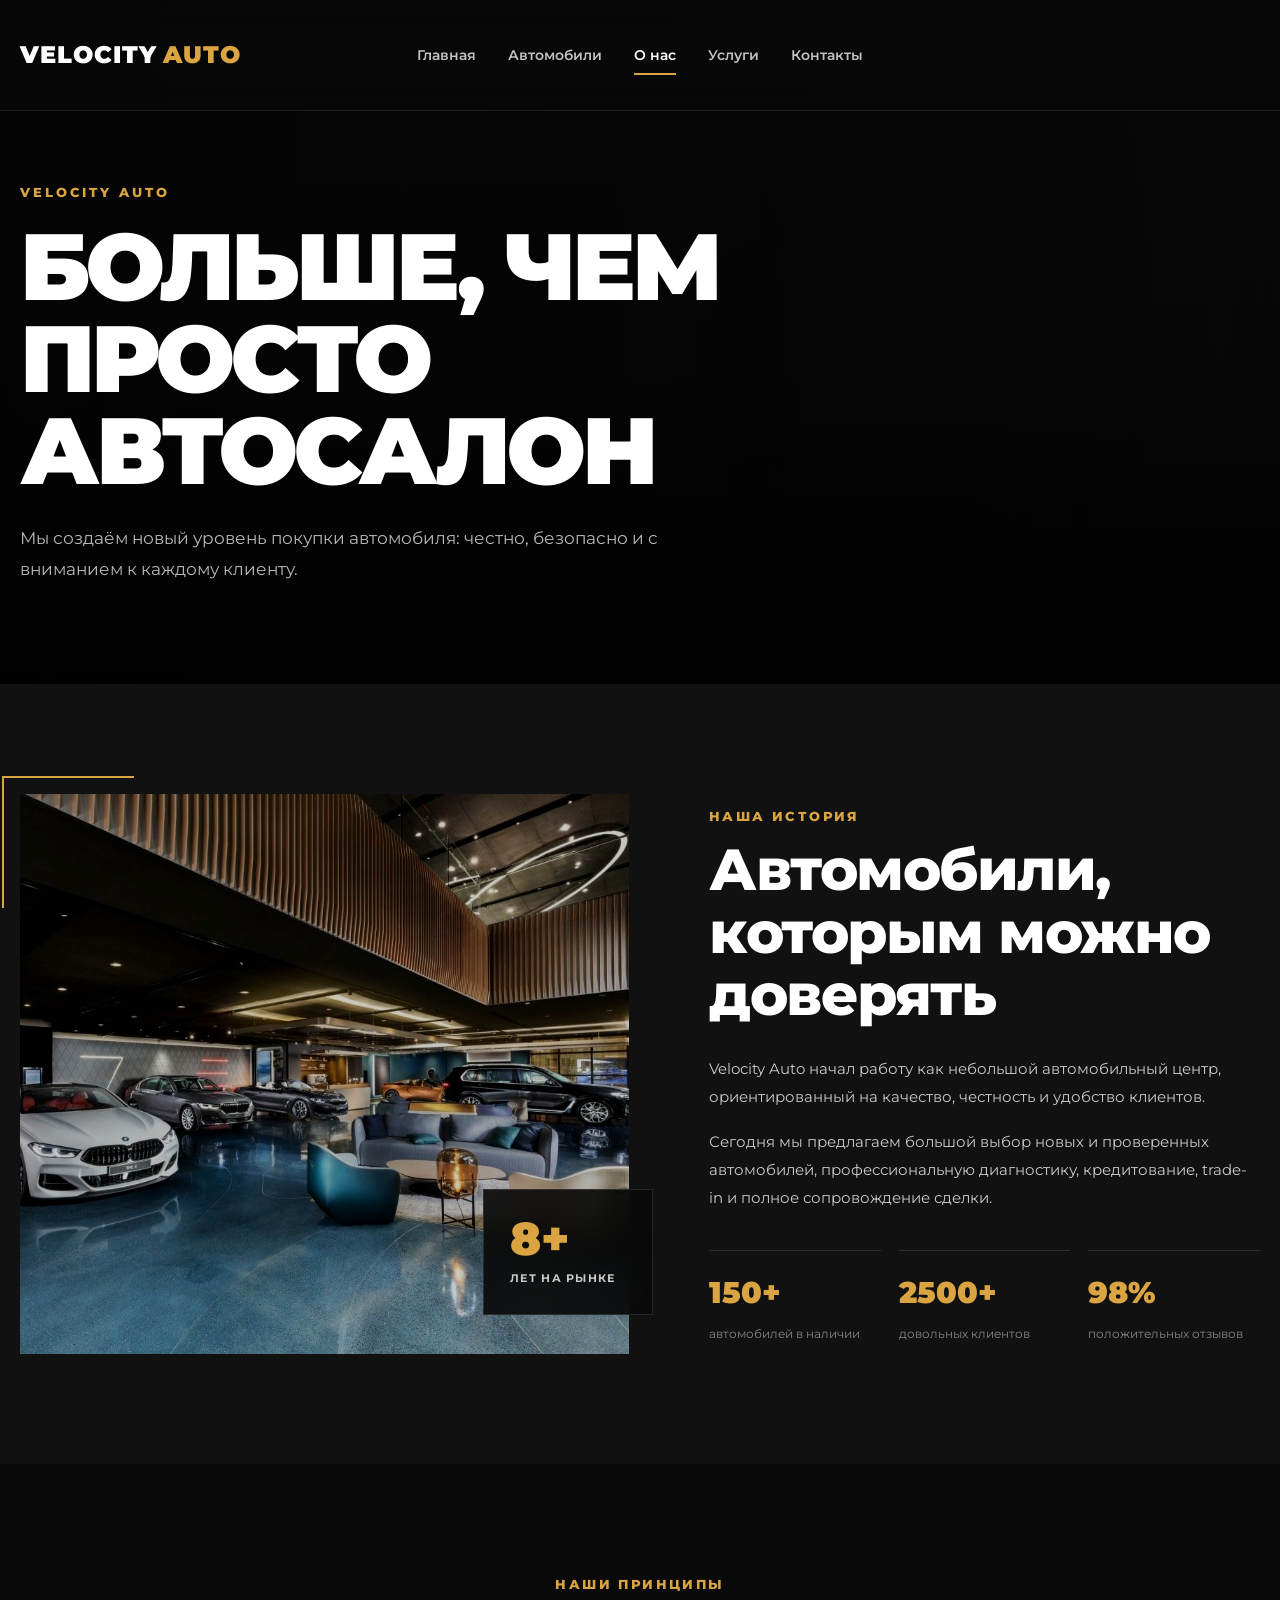
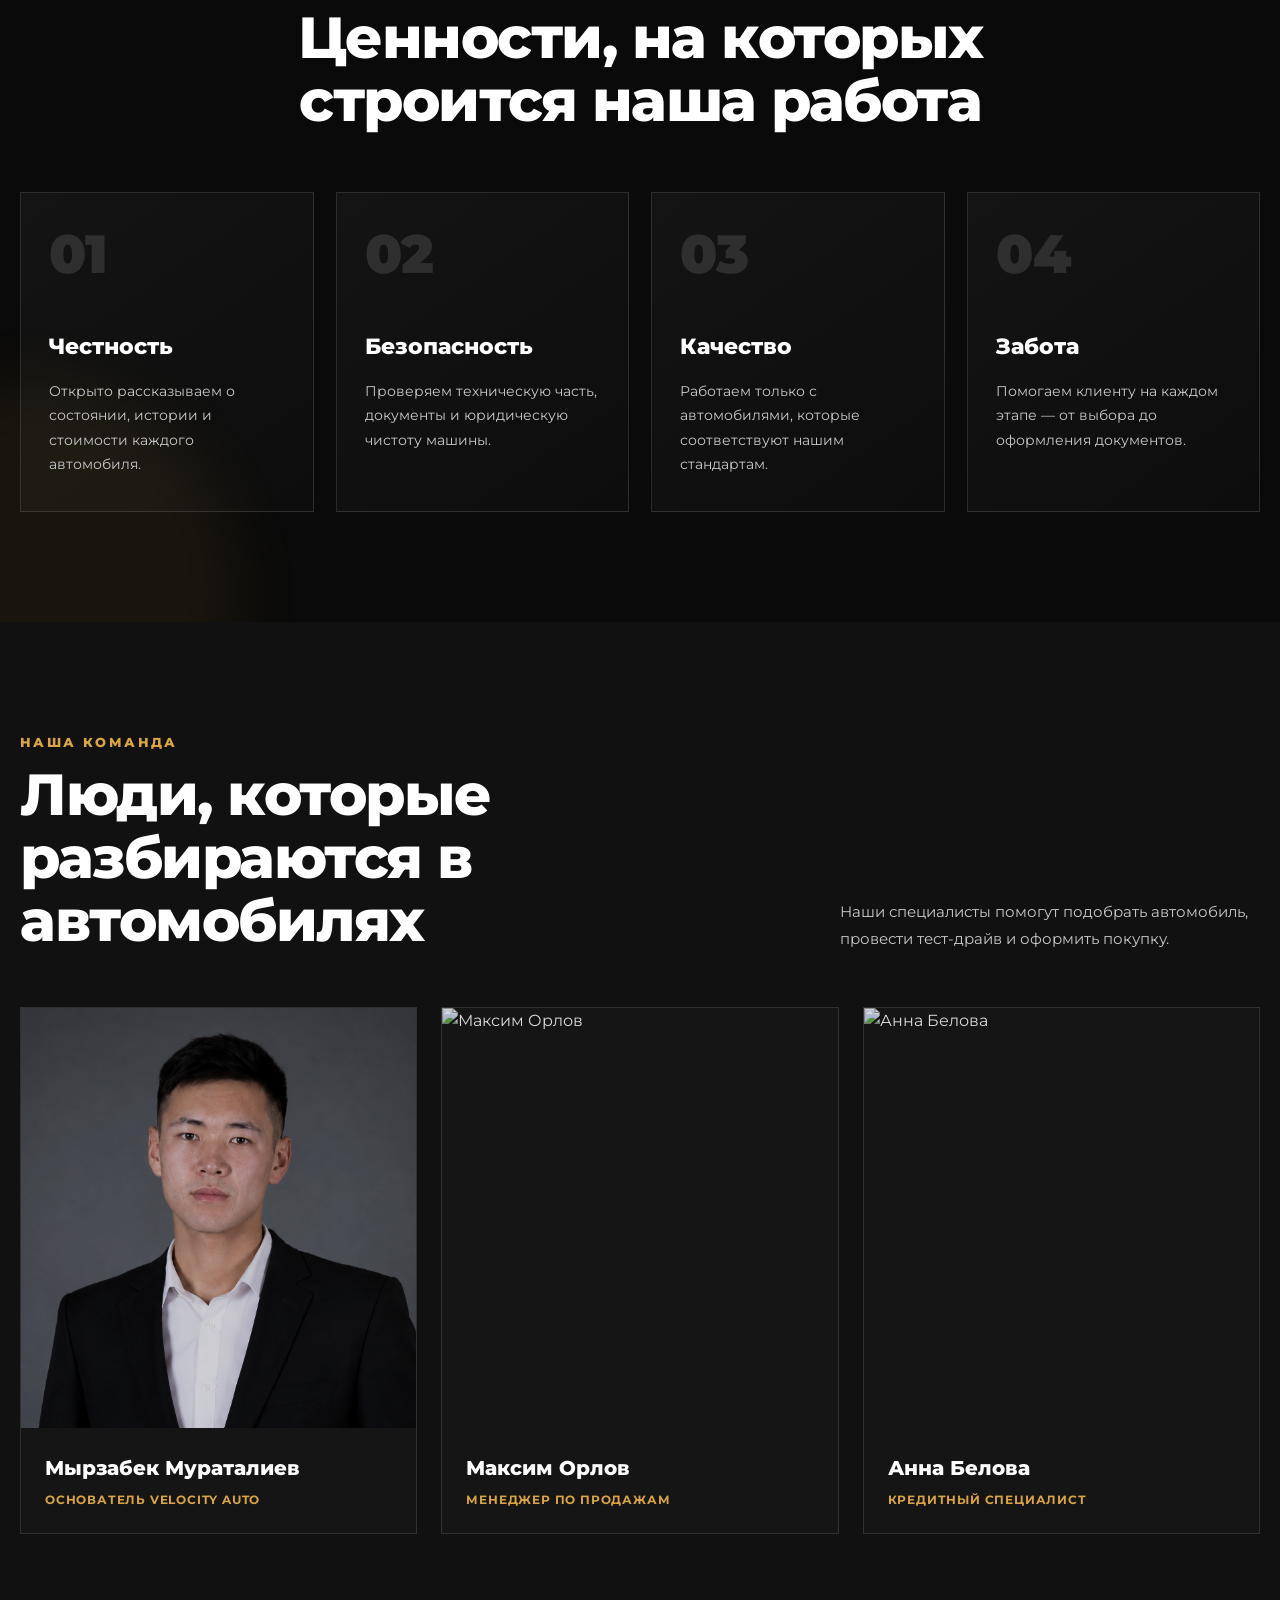
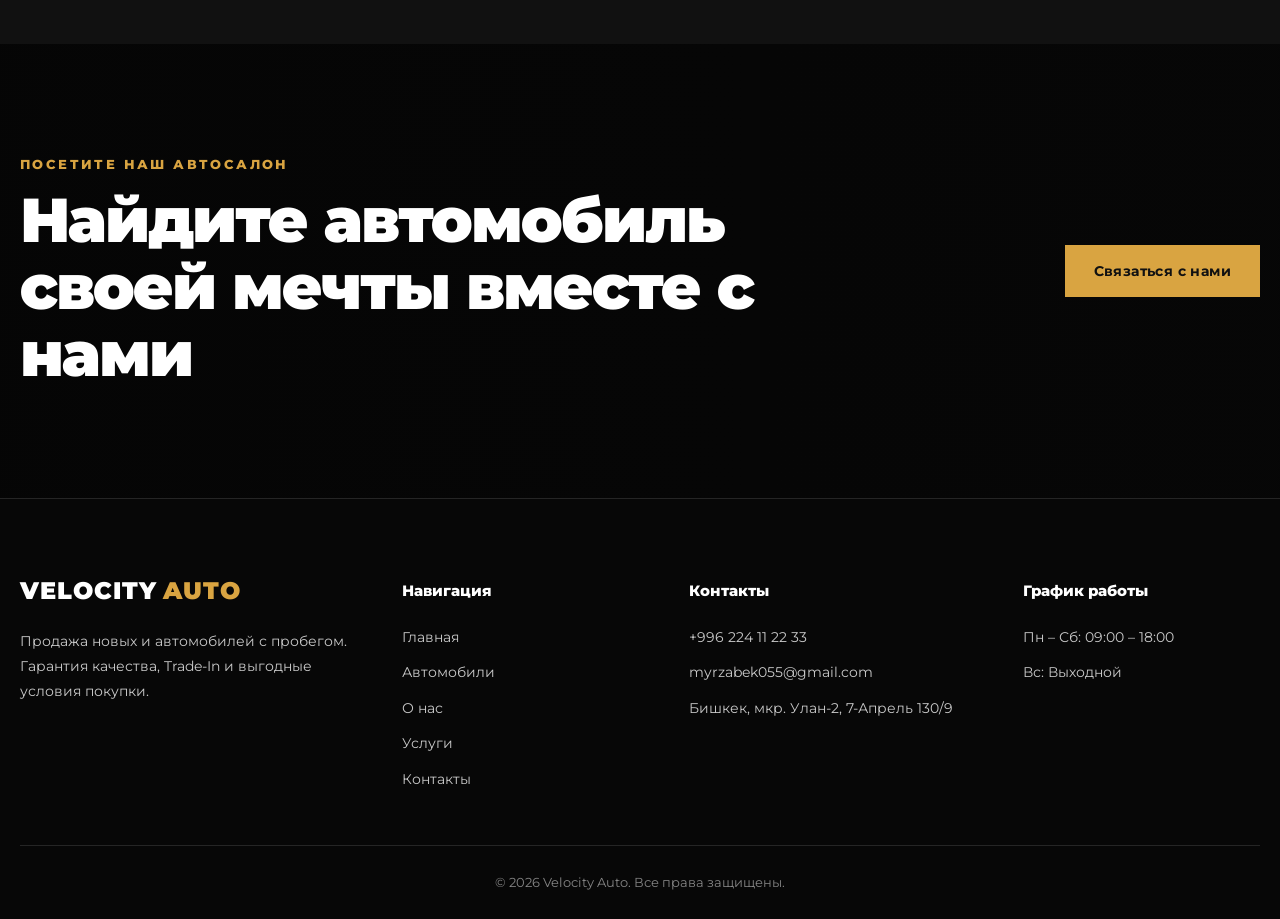
==== commit 10960abd: "Update About page and team section" ====
--- a/pages/about.html
+++ b/pages/about.html
@@ -305,15 +305,12 @@
                     <article class="team-card">
 
                         <div class="team-card__image">
-                            <img
-                                src="https://images.unsplash.com/photo-1560250097-0b93528c311a?auto=format&fit=crop&w=700&q=85"
-                                alt="Александр Волков"
-                            >
+                            <img src="../images/team/myrzabek.jpg" alt="Мырзабек">
                         </div>
 
                         <div class="team-card__content">
-                            <h3>Александр Волков</h3>
-                            <p>Руководитель автосалона</p>
+                            <h3>Мырзабек Мураталиев</h3>
+                            <p>ОСНОВАТЕЛЬ VELOCITY AUTO</p>
                         </div>
 
                     </article>
@@ -393,14 +390,14 @@
 
             <div class="footer__about">
 
-                <a href="../index.html" class="logo">
+                <a href="./index.html" class="logo">
                     VELOCITY
                     <span>AUTO</span>
                 </a>
 
                 <p>
-                    Премиальные и проверенные автомобили
-                    с гарантией и выгодными условиями.
+                    Продажа новых и автомобилей с пробегом.
+                    Гарантия качества, Trade-In и выгодные условия покупки.
                 </p>
 
             </div>
@@ -409,10 +406,27 @@
 
                 <h3>Навигация</h3>
 
-                <a href="../index.html">Главная</a>
-                <a href="./cars.html">Автомобили</a>
-                <a href="./about.html">О нас</a>
-                <a href="./services.html">Услуги</a>
+                <a href="./index.html">
+                    Главная
+                </a>
+
+                <a href="./pages/cars.html">
+                    Автомобили
+                </a>
+
+                <a href="./pages/about.html">
+                    О нас
+                </a>
+
+                <a href="./pages/services.html">
+                    Услуги
+                </a>
+
+                <a href="./pages/contacts.html">
+                    Контакты
+                </a>
+
+                
 
             </div>
 
@@ -420,16 +434,16 @@
 
                 <h3>Контакты</h3>
 
-                <a href="tel:+996555123456">
-                    +996 555 123 456
-                </a>
-
-                <a href="mailto:info@velocityauto.kg">
-                    info@velocityauto.kg
+                <a href="tel:+996224112233">
+                    +996 224 11 22 33
+                </a>
+
+                <a href="mailto:myrzabek055@gmail.com">
+                    myrzabek055@gmail.com
                 </a>
 
                 <p>
-                    г. Бишкек, ул. Ибраимова, 115
+                    Бишкек, мкр. Улан-2, 7-Апрель 130/9
                 </p>
 
             </div>
@@ -438,8 +452,13 @@
 
                 <h3>График работы</h3>
 
-                <p>Пн – Сб: 09:00 – 20:00</p>
-                <p>Вс: 10:00 – 18:00</p>
+                <p>
+                    Пн – Сб: 09:00 – 18:00
+                </p>
+
+                <p>
+                    Вс: Выходной
+                </p>
 
             </div>
 
@@ -452,9 +471,7 @@
                 Velocity Auto. Все права защищены.
             </p>
 
-            <a href="#">
-                Политика конфиденциальности
-            </a>
+            
 
         </div>
 
